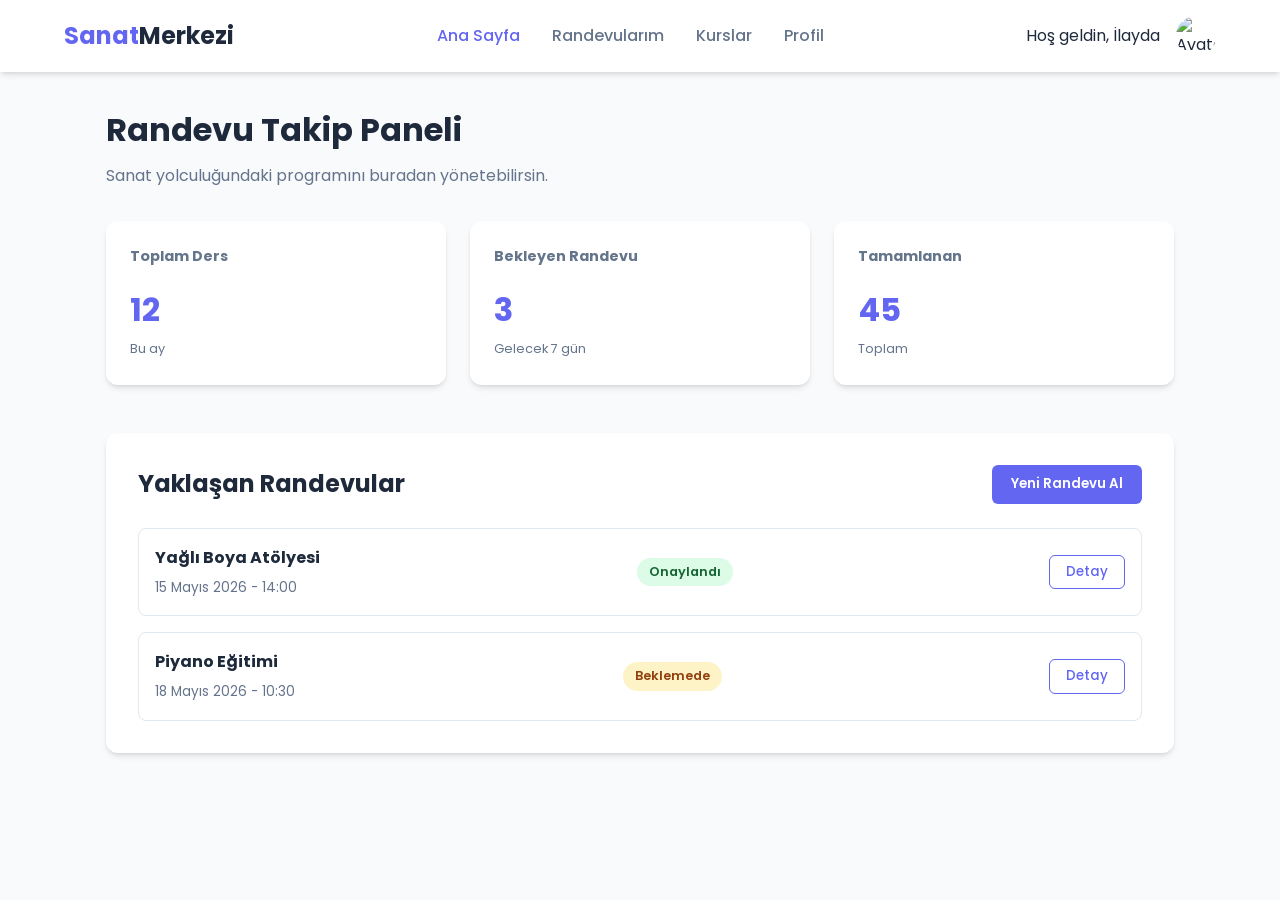
==== web-app/index.html @ f069223c "Initial commit: Sanat Merkezi Otomasyonu Prototipleri" ====
<!DOCTYPE html>
<html lang="tr">
<head>
    <meta charset="UTF-8">
    <meta name="viewport" content="width=device-width, initial-scale=1.0">
    <title>Sanat Merkezi - Randevu Takip Otomasyonu</title>
    <link rel="stylesheet" href="style.css">
    <link href="https://fonts.googleapis.com/css2?family=Poppins:wght@300;400;600&display=swap" rel="stylesheet">
</head>
<body>
    <nav class="navbar">
        <div class="logo">Sanat<span>Merkezi</span></div>
        <ul class="nav-links">
            <li><a href="#" class="active">Ana Sayfa</a></li>
            <li><a href="#">Randevularım</a></li>
            <li><a href="#">Kurslar</a></li>
            <li><a href="#">Profil</a></li>
        </ul>
        <div class="user-info">
            <span>Hoş geldin, İlayda</span>
            <img src="https://via.placeholder.com/40" alt="Avatar" class="avatar">
        </div>
    </nav>

    <main class="container">
        <header class="dashboard-header">
            <h1>Randevu Takip Paneli</h1>
            <p>Sanat yolculuğundaki programını buradan yönetebilirsin.</p>
        </header>

        <section class="stats-grid">
            <div class="stat-card">
                <h3>Toplam Ders</h3>
                <p class="stat-value">12</p>
                <span class="stat-desc">Bu ay</span>
            </div>
            <div class="stat-card">
                <h3>Bekleyen Randevu</h3>
                <p class="stat-value">3</p>
                <span class="stat-desc">Gelecek 7 gün</span>
            </div>
            <div class="stat-card">
                <h3>Tamamlanan</h3>
                <p class="stat-value">45</p>
                <span class="stat-desc">Toplam</span>
            </div>
        </section>

        <section class="appointment-section">
            <div class="section-header">
                <h2>Yaklaşan Randevular</h2>
                <button class="btn-primary" id="newAppointment">Yeni Randevu Al</button>
            </div>
            <div class="appointment-list">
                <div class="appointment-item">
                    <div class="app-info">
                        <h4>Yağlı Boya Atölyesi</h4>
                        <span>15 Mayıs 2026 - 14:00</span>
                    </div>
                    <div class="app-status confirmed">Onaylandı</div>
                    <button class="btn-outline">Detay</button>
                </div>
                <div class="appointment-item">
                    <div class="app-info">
                        <h4>Piyano Eğitimi</h4>
                        <span>18 Mayıs 2026 - 10:30</span>
                    </div>
                    <div class="app-status pending">Beklemede</div>
                    <button class="btn-outline">Detay</button>
                </div>
            </div>
        </section>
    </main>

    <div id="modal" class="modal">
        <div class="modal-content">
            <span class="close">&times;</span>
            <h2>Yeni Randevu Oluştur</h2>
            <form id="appointmentForm">
                <div class="form-group">
                    <label>Sanat Dalı</label>
                    <select>
                        <option>Resim</option>
                        <option>Müzik</option>
                        <option>Heykel</option>
                        <option>Tiyatro</option>
                    </select>
                </div>
                <div class="form-group">
                    <label>Eğitmen</label>
                    <select>
                        <option>Ahmet Yılmaz</option>
                        <option>Ayşe Demir</option>
                    </select>
                </div>
                <div class="form-group">
                    <label>Tarih ve Saat</label>
                    <input type="datetime-local">
                </div>
                <button type="submit" class="btn-primary">Kaydet</button>
            </form>
        </div>
    </div>

    <script src="script.js"></script>
</body>
</html>
---- web-app/style.css ----
:root {
    --primary: #6366f1;
    --primary-hover: #4f46e5;
    --bg: #f8fafc;
    --card-bg: #ffffff;
    --text-main: #1e293b;
    --text-muted: #64748b;
    --success: #22c55e;
    --warning: #f59e0b;
    --shadow: 0 4px 6px -1px rgb(0 0 0 / 0.1), 0 2px 4px -2px rgb(0 0 0 / 0.1);
}

* {
    margin: 0;
    padding: 0;
    box-sizing: border-box;
    font-family: 'Poppins', sans-serif;
}

body {
    background-color: var(--bg);
    color: var(--text-main);
    line-height: 1.6;
}

.navbar {
    background: var(--card-bg);
    padding: 1rem 5%;
    display: flex;
    justify-content: space-between;
    align-items: center;
    box-shadow: var(--shadow);
    position: sticky;
    top: 0;
    z-index: 100;
}

.logo {
    font-size: 1.5rem;
    font-weight: 700;
    color: var(--primary);
}

.logo span {
    color: var(--text-main);
}

.nav-links {
    display: flex;
    list-style: none;
    gap: 2rem;
}

.nav-links a {
    text-decoration: none;
    color: var(--text-muted);
    font-weight: 500;
    transition: color 0.3s;
}

.nav-links a.active, .nav-links a:hover {
    color: var(--primary);
}

.user-info {
    display: flex;
    align-items: center;
    gap: 1rem;
}

.avatar {
    border-radius: 50%;
    width: 40px;
    height: 40px;
    object-fit: cover;
}

.container {
    max-width: 1100px;
    margin: 2rem auto;
    padding: 0 1rem;
}

.dashboard-header {
    margin-bottom: 2rem;
}

.dashboard-header h1 {
    font-size: 2rem;
    margin-bottom: 0.5rem;
}

.dashboard-header p {
    color: var(--text-muted);
}

.stats-grid {
    display: grid;
    grid-template-columns: repeat(auto-fit, minmax(250px, 1fr));
    gap: 1.5rem;
    margin-bottom: 3rem;
}

.stat-card {
    background: var(--card-bg);
    padding: 1.5rem;
    border-radius: 12px;
    box-shadow: var(--shadow);
    transition: transform 0.3s;
}

.stat-card:hover {
    transform: translateY(-5px);
}

.stat-card h3 {
    font-size: 0.9rem;
    color: var(--text-muted);
    margin-bottom: 1rem;
}

.stat-value {
    font-size: 2rem;
    font-weight: 700;
    color: var(--primary);
}

.stat-desc {
    font-size: 0.8rem;
    color: var(--text-muted);
}

.appointment-section {
    background: var(--card-bg);
    padding: 2rem;
    border-radius: 12px;
    box-shadow: var(--shadow);
}

.section-header {
    display: flex;
    justify-content: space-between;
    align-items: center;
    margin-bottom: 1.5rem;
}

.appointment-list {
    display: flex;
    flex-direction: column;
    gap: 1rem;
}

.appointment-item {
    display: flex;
    justify-content: space-between;
    align-items: center;
    padding: 1rem;
    border: 1px solid #e2e8f0;
    border-radius: 8px;
    transition: background 0.3s;
}

.appointment-item:hover {
    background: #f1f5f9;
}

.app-info h4 {
    margin-bottom: 0.2rem;
}

.app-info span {
    font-size: 0.85rem;
    color: var(--text-muted);
}

.app-status {
    padding: 0.25rem 0.75rem;
    border-radius: 20px;
    font-size: 0.8rem;
    font-weight: 600;
}

.app-status.confirmed {
    background: #dcfce7;
    color: #166534;
}

.app-status.pending {
    background: #fef3c7;
    color: #92400e;
}

.btn-primary {
    background: var(--primary);
    color: white;
    border: none;
    padding: 0.6rem 1.2rem;
    border-radius: 6px;
    cursor: pointer;
    font-weight: 600;
    transition: background 0.3s;
}

.btn-primary:hover {
    background: var(--primary-hover);
}

.btn-outline {
    background: transparent;
    border: 1px solid var(--primary);
    color: var(--primary);
    padding: 0.4rem 1rem;
    border-radius: 6px;
    cursor: pointer;
    font-weight: 500;
    transition: all 0.3s;
}

.btn-outline:hover {
    background: var(--primary);
    color: white;
}

/* Modal */
.modal {
    display: none;
    position: fixed;
    z-index: 1000;
    left: 0;
    top: 0;
    width: 100%;
    height: 100%;
    background-color: rgba(0,0,0,0.5);
}

.modal-content {
    background-color: white;
    margin: 10% auto;
    padding: 2rem;
    border-radius: 12px;
    width: 400px;
    position: relative;
}

.close {
    position: absolute;
    right: 1.5rem;
    top: 1rem;
    font-size: 1.5rem;
    cursor: pointer;
}

.form-group {
    margin-bottom: 1rem;
}

.form-group label {
    display: block;
    margin-bottom: 0.5rem;
    font-weight: 500;
}

.form-group input, .form-group select {
    width: 100%;
    padding: 0.6rem;
    border: 1px solid #cbd5e1;
    border-radius: 6px;
}
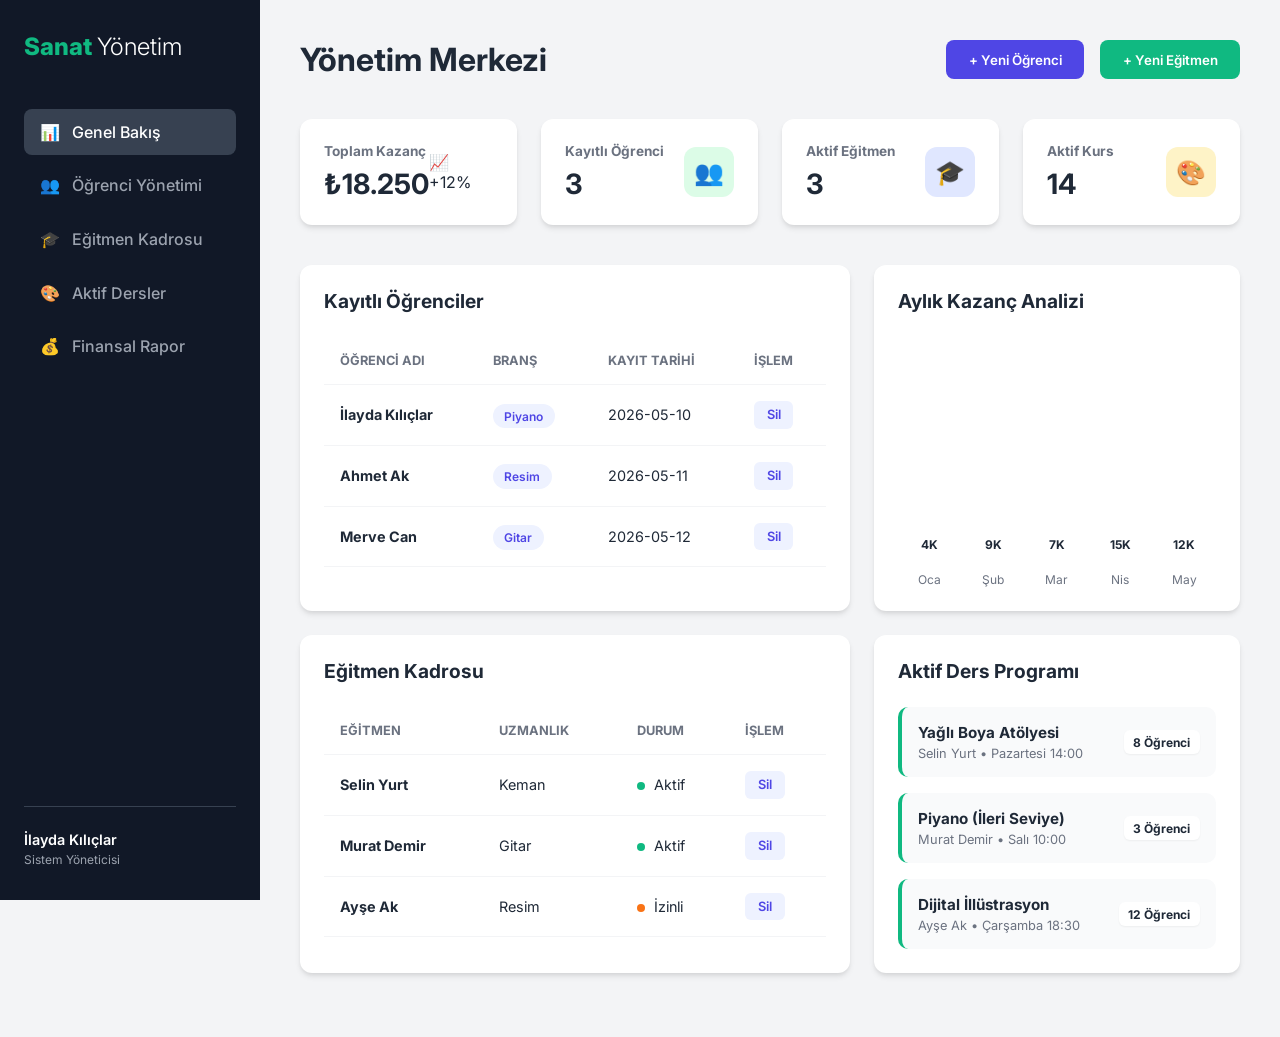
==== commit 544b01c9: "Admin Paneli Guncellemesi - Sunum Hazirlik" ====
--- a/web-app/index.html
+++ b/web-app/index.html
@@ -3,105 +3,198 @@
 <head>
     <meta charset="UTF-8">
     <meta name="viewport" content="width=device-width, initial-scale=1.0">
-    <title>Sanat Merkezi - Randevu Takip Otomasyonu</title>
+    <title>Sanat Merkezi | Yönetim Paneli</title>
     <link rel="stylesheet" href="style.css">
-    <link href="https://fonts.googleapis.com/css2?family=Poppins:wght@300;400;600&display=swap" rel="stylesheet">
+    <link href="https://fonts.googleapis.com/css2?family=Inter:wght@300;400;500;600;700&display=swap" rel="stylesheet">
 </head>
-<body>
-    <nav class="navbar">
-        <div class="logo">Sanat<span>Merkezi</span></div>
-        <ul class="nav-links">
-            <li><a href="#" class="active">Ana Sayfa</a></li>
-            <li><a href="#">Randevularım</a></li>
-            <li><a href="#">Kurslar</a></li>
-            <li><a href="#">Profil</a></li>
-        </ul>
-        <div class="user-info">
-            <span>Hoş geldin, İlayda</span>
-            <img src="https://via.placeholder.com/40" alt="Avatar" class="avatar">
-        </div>
-    </nav>
-
-    <main class="container">
-        <header class="dashboard-header">
-            <h1>Randevu Takip Paneli</h1>
-            <p>Sanat yolculuğundaki programını buradan yönetebilirsin.</p>
-        </header>
-
-        <section class="stats-grid">
-            <div class="stat-card">
-                <h3>Toplam Ders</h3>
-                <p class="stat-value">12</p>
-                <span class="stat-desc">Bu ay</span>
-            </div>
-            <div class="stat-card">
-                <h3>Bekleyen Randevu</h3>
-                <p class="stat-value">3</p>
-                <span class="stat-desc">Gelecek 7 gün</span>
-            </div>
-            <div class="stat-card">
-                <h3>Tamamlanan</h3>
-                <p class="stat-value">45</p>
-                <span class="stat-desc">Toplam</span>
-            </div>
-        </section>
-
-        <section class="appointment-section">
-            <div class="section-header">
-                <h2>Yaklaşan Randevular</h2>
-                <button class="btn-primary" id="newAppointment">Yeni Randevu Al</button>
-            </div>
-            <div class="appointment-list">
-                <div class="appointment-item">
-                    <div class="app-info">
-                        <h4>Yağlı Boya Atölyesi</h4>
-                        <span>15 Mayıs 2026 - 14:00</span>
-                    </div>
-                    <div class="app-status confirmed">Onaylandı</div>
-                    <button class="btn-outline">Detay</button>
-                </div>
-                <div class="appointment-item">
-                    <div class="app-info">
-                        <h4>Piyano Eğitimi</h4>
-                        <span>18 Mayıs 2026 - 10:30</span>
-                    </div>
-                    <div class="app-status pending">Beklemede</div>
-                    <button class="btn-outline">Detay</button>
-                </div>
-            </div>
-        </section>
-    </main>
-
-    <div id="modal" class="modal">
+<body class="admin-body">
+    <div class="app-wrapper">
+        <!-- Sol Menü -->
+        <aside class="sidebar">
+            <div class="sidebar-brand">
+                <div class="logo">Sanat<span>Yönetim</span></div>
+            </div>
+            <nav class="sidebar-nav">
+                <a href="#stats" class="active"><span class="icon">📊</span> Genel Bakış</a>
+                <a href="#students"><span class="icon">👥</span> Öğrenci Yönetimi</a>
+                <a href="#teachers"><span class="icon">🎓</span> Eğitmen Kadrosu</a>
+                <a href="#courses"><span class="icon">🎨</span> Aktif Dersler</a>
+                <a href="#earnings"><span class="icon">💰</span> Finansal Rapor</a>
+            </nav>
+            <div class="sidebar-footer">
+                <p>İlayda Kılıçlar</p>
+                <span>Sistem Yöneticisi</span>
+            </div>
+        </aside>
+
+        <!-- Ana İçerik -->
+        <main class="main-content">
+            <header class="top-header">
+                <h1>Yönetim Merkezi</h1>
+                <div class="header-actions">
+                    <button class="btn-primary" onclick="showModal('userModal')">+ Yeni Öğrenci</button>
+                    <button class="btn-secondary" onclick="showModal('teacherModal')">+ Yeni Eğitmen</button>
+                </div>
+            </header>
+
+            <!-- İstatistik Kartları -->
+            <section class="stats-grid" id="stats">
+                <div class="stat-card">
+                    <div class="stat-info">
+                        <h3>Toplam Kazanç</h3>
+                        <p class="value" id="total-earnings">₺18.250</p>
+                    </div>
+                    <div class="stat-chart-mini">📈 +12%</div>
+                </div>
+                <div class="stat-card">
+                    <div class="stat-info">
+                        <h3>Kayıtlı Öğrenci</h3>
+                        <p class="value" id="student-count">0</p>
+                    </div>
+                    <div class="stat-icon student-bg">👥</div>
+                </div>
+                <div class="stat-card">
+                    <div class="stat-info">
+                        <h3>Aktif Eğitmen</h3>
+                        <p class="value" id="teacher-count">0</p>
+                    </div>
+                    <div class="stat-icon teacher-bg">🎓</div>
+                </div>
+                <div class="stat-card">
+                    <div class="stat-info">
+                        <h3>Aktif Kurs</h3>
+                        <p class="value">14</p>
+                    </div>
+                    <div class="stat-icon course-bg">🎨</div>
+                </div>
+            </section>
+
+            <div class="dashboard-grid">
+                <!-- Öğrenci Listesi -->
+                <section class="panel-card" id="students">
+                    <div class="panel-header">
+                        <h2>Kayıtlı Öğrenciler</h2>
+                    </div>
+                    <div class="table-container">
+                        <table class="admin-table">
+                            <thead>
+                                <tr>
+                                    <th>Öğrenci Adı</th>
+                                    <th>Branş</th>
+                                    <th>Kayıt Tarihi</th>
+                                    <th>İşlem</th>
+                                </tr>
+                            </thead>
+                            <tbody id="student-table-body">
+                                <!-- Dinamik -->
+                            </tbody>
+                        </table>
+                    </div>
+                </section>
+
+                <!-- Kazanç Grafiği -->
+                <section class="panel-card" id="earnings">
+                    <div class="panel-header">
+                        <h2>Aylık Kazanç Analizi</h2>
+                    </div>
+                    <div class="chart-wrapper">
+                        <div class="bar-chart">
+                            <div class="bar-col"><div class="bar" style="height: 40%"><span>4K</span></div><label>Oca</label></div>
+                            <div class="bar-col"><div class="bar" style="height: 60%"><span>9K</span></div><label>Şub</label></div>
+                            <div class="bar-col"><div class="bar" style="height: 50%"><span>7K</span></div><label>Mar</label></div>
+                            <div class="bar-col"><div class="bar" style="height: 85%"><span>15K</span></div><label>Nis</label></div>
+                            <div class="bar-col"><div class="bar" style="height: 75%"><span>12K</span></div><label>May</label></div>
+                        </div>
+                    </div>
+                </section>
+            </div>
+
+            <div class="dashboard-grid second-row">
+                <!-- Eğitmen Listesi -->
+                <section class="panel-card" id="teachers">
+                    <div class="panel-header">
+                        <h2>Eğitmen Kadrosu</h2>
+                    </div>
+                    <div class="table-container">
+                        <table class="admin-table">
+                            <thead>
+                                <tr>
+                                    <th>Eğitmen</th>
+                                    <th>Uzmanlık</th>
+                                    <th>Durum</th>
+                                    <th>İşlem</th>
+                                </tr>
+                            </thead>
+                            <tbody id="teacher-table-body">
+                                <!-- Dinamik -->
+                            </tbody>
+                        </table>
+                    </div>
+                </section>
+
+                <!-- Aktif Dersler -->
+                <section class="panel-card" id="courses">
+                    <div class="panel-header">
+                        <h2>Aktif Ders Programı</h2>
+                    </div>
+                    <div class="course-list" id="course-list-body">
+                        <div class="course-item">
+                            <div class="c-info">
+                                <h4>Yağlı Boya Atölyesi</h4>
+                                <p>Selin Yurt • Pazartesi 14:00</p>
+                            </div>
+                            <span class="c-badge">8 Öğrenci</span>
+                        </div>
+                        <div class="course-item">
+                            <div class="c-info">
+                                <h4>Piyano (İleri Seviye)</h4>
+                                <p>Murat Demir • Salı 10:00</p>
+                            </div>
+                            <span class="c-badge">3 Öğrenci</span>
+                        </div>
+                        <div class="course-item">
+                            <div class="c-info">
+                                <h4>Dijital İllüstrasyon</h4>
+                                <p>Ayşe Ak • Çarşamba 18:30</p>
+                            </div>
+                            <span class="c-badge">12 Öğrenci</span>
+                        </div>
+                    </div>
+                </section>
+            </div>
+        </main>
+    </div>
+
+    <!-- MODALLAR -->
+    <div id="userModal" class="modal">
         <div class="modal-content">
-            <span class="close">&times;</span>
-            <h2>Yeni Randevu Oluştur</h2>
-            <form id="appointmentForm">
-                <div class="form-group">
-                    <label>Sanat Dalı</label>
-                    <select>
-                        <option>Resim</option>
-                        <option>Müzik</option>
-                        <option>Heykel</option>
-                        <option>Tiyatro</option>
-                    </select>
-                </div>
-                <div class="form-group">
-                    <label>Eğitmen</label>
-                    <select>
-                        <option>Ahmet Yılmaz</option>
-                        <option>Ayşe Demir</option>
-                    </select>
-                </div>
-                <div class="form-group">
-                    <label>Tarih ve Saat</label>
-                    <input type="datetime-local">
-                </div>
-                <button type="submit" class="btn-primary">Kaydet</button>
+            <span class="close" onclick="closeModal('userModal')">&times;</span>
+            <h3>Yeni Öğrenci Kaydı</h3>
+            <form id="studentForm">
+                <input type="text" id="sName" placeholder="Öğrenci Ad Soyad" required>
+                <select id="sBranch">
+                    <option>Resim</option>
+                    <option>Piyano</option>
+                    <option>Gitar</option>
+                    <option>Keman</option>
+                </select>
+                <button type="submit" class="btn-primary">Kaydı Tamamla</button>
             </form>
         </div>
     </div>
 
+    <div id="teacherModal" class="modal">
+        <div class="modal-content">
+            <span class="close" onclick="closeModal('teacherModal')">&times;</span>
+            <h3>Yeni Eğitmen Ekle</h3>
+            <form id="teacherForm">
+                <input type="text" id="tName" placeholder="Eğitmen Ad Soyad" required>
+                <input type="text" id="tExpert" placeholder="Uzmanlık Alanı" required>
+                <button type="submit" class="btn-primary">Eğitmeni Kaydet</button>
+            </form>
+        </div>
+    </div>
+
     <script src="script.js"></script>
 </body>
 </html>
--- a/web-app/style.css
+++ b/web-app/style.css
@@ -1,268 +1,94 @@
 :root {
-    --primary: #6366f1;
-    --primary-hover: #4f46e5;
-    --bg: #f8fafc;
-    --card-bg: #ffffff;
-    --text-main: #1e293b;
-    --text-muted: #64748b;
-    --success: #22c55e;
-    --warning: #f59e0b;
-    --shadow: 0 4px 6px -1px rgb(0 0 0 / 0.1), 0 2px 4px -2px rgb(0 0 0 / 0.1);
+    --primary: #4f46e5;
+    --primary-light: #eef2ff;
+    --secondary: #10b981;
+    --danger: #ef4444;
+    --bg-main: #f3f4f6;
+    --sidebar-bg: #111827;
+    --text-dark: #1f2937;
+    --text-gray: #6b7280;
+    --shadow: 0 4px 6px -1px rgba(0, 0, 0, 0.1), 0 2px 4px -1px rgba(0, 0, 0, 0.06);
 }
 
-* {
-    margin: 0;
-    padding: 0;
-    box-sizing: border-box;
-    font-family: 'Poppins', sans-serif;
+* { margin: 0; padding: 0; box-sizing: border-box; font-family: 'Inter', sans-serif; }
+
+body { background: var(--bg-main); color: var(--text-dark); overflow-x: hidden; }
+
+.app-wrapper { display: flex; min-height: 100vh; }
+
+/* Sidebar */
+.sidebar { width: 260px; background: var(--sidebar-bg); color: white; display: flex; flex-direction: column; position: fixed; height: 100vh; padding: 2rem 1.5rem; }
+.sidebar-brand { margin-bottom: 3rem; }
+.logo { font-size: 1.5rem; font-weight: 800; color: var(--secondary); }
+.logo span { color: white; margin-left: 5px; font-weight: 300; }
+.sidebar-nav { flex: 1; }
+.sidebar-nav a { display: flex; align-items: center; gap: 12px; color: #9ca3af; text-decoration: none; padding: 0.8rem 1rem; border-radius: 8px; margin-bottom: 0.5rem; transition: 0.3s; font-weight: 500; }
+.sidebar-nav a:hover, .sidebar-nav a.active { background: #374151; color: white; }
+.sidebar-footer { border-top: 1px solid #374151; padding-top: 1.5rem; }
+.sidebar-footer p { font-weight: 600; font-size: 0.9rem; }
+.sidebar-footer span { font-size: 0.75rem; color: #9ca3af; }
+
+/* Main Content */
+.main-content { flex: 1; margin-left: 260px; padding: 2.5rem; }
+.top-header { display: flex; justify-content: space-between; align-items: center; margin-bottom: 2.5rem; }
+.header-actions { display: flex; gap: 1rem; }
+
+/* Buttons */
+.btn-primary { background: var(--primary); color: white; border: none; padding: 0.7rem 1.4rem; border-radius: 8px; cursor: pointer; font-weight: 600; transition: 0.3s; }
+.btn-secondary { background: var(--secondary); color: white; border: none; padding: 0.7rem 1.4rem; border-radius: 8px; cursor: pointer; font-weight: 600; transition: 0.3s; }
+.btn-primary:hover, .btn-secondary:hover { transform: translateY(-2px); opacity: 0.9; }
+.btn-delete { background: var(--primary-light); color: var(--primary); border: none; padding: 0.4rem 0.8rem; border-radius: 6px; cursor: pointer; font-size: 0.8rem; font-weight: 600; }
+
+/* Stats */
+.stats-grid { display: grid; grid-template-columns: repeat(4, 1fr); gap: 1.5rem; margin-bottom: 2.5rem; }
+.stat-card { background: white; padding: 1.5rem; border-radius: 12px; box-shadow: var(--shadow); display: flex; justify-content: space-between; align-items: center; }
+.stat-info h3 { font-size: 0.85rem; color: var(--text-gray); margin-bottom: 0.5rem; }
+.stat-info .value { font-size: 1.75rem; font-weight: 700; }
+.stat-icon { width: 50px; height: 50px; border-radius: 12px; display: flex; align-items: center; justify-content: center; font-size: 1.5rem; }
+.student-bg { background: #dcfce7; }
+.teacher-bg { background: #e0e7ff; }
+.course-bg { background: #fef3c7; }
+
+/* Dashboard Grid */
+.dashboard-grid { display: grid; grid-template-columns: 1.5fr 1fr; gap: 1.5rem; margin-bottom: 1.5rem; }
+.panel-card { background: white; padding: 1.5rem; border-radius: 12px; box-shadow: var(--shadow); }
+.panel-header { margin-bottom: 1.5rem; }
+.panel-header h2 { font-size: 1.2rem; font-weight: 700; }
+
+/* Tables */
+.table-container { overflow-x: auto; }
+.admin-table { width: 100%; border-collapse: collapse; }
+.admin-table th { text-align: left; padding: 1rem; color: var(--text-gray); font-size: 0.8rem; text-transform: uppercase; border-bottom: 1px solid #f3f4f6; }
+.admin-table td { padding: 1rem; border-bottom: 1px solid #f3f4f6; font-size: 0.9rem; }
+.branch-tag { background: var(--primary-light); color: var(--primary); padding: 0.3rem 0.7rem; border-radius: 20px; font-size: 0.75rem; font-weight: 600; }
+.status-dot { width: 8px; height: 8px; border-radius: 50%; display: inline-block; margin-right: 5px; }
+.dot-green { background: var(--secondary); }
+.dot-red { background: #f97316; }
+
+/* Chart Area */
+.chart-wrapper { height: 250px; display: flex; align-items: flex-end; padding-top: 2rem; }
+.bar-chart { display: flex; width: 100%; height: 100%; justify-content: space-around; align-items: flex-end; }
+.bar-col { display: flex; flex-direction: column; align-items: center; flex: 1; }
+.bar { width: 40px; background: var(--primary); border-radius: 6px 6px 0 0; position: relative; transition: 0.5s ease-out; }
+.bar span { position: absolute; top: -25px; left: 50%; transform: translateX(-50%); font-size: 0.75rem; font-weight: 700; }
+.bar-col label { margin-top: 10px; font-size: 0.75rem; color: var(--text-gray); }
+
+/* Courses */
+.course-list { display: flex; flex-direction: column; gap: 1rem; }
+.course-item { display: flex; justify-content: space-between; align-items: center; padding: 1rem; background: #f9fafb; border-radius: 10px; border-left: 4px solid var(--secondary); }
+.course-item h4 { font-size: 0.95rem; margin-bottom: 4px; }
+.course-item p { font-size: 0.8rem; color: var(--text-gray); }
+.c-badge { background: white; padding: 0.3rem 0.6rem; border-radius: 6px; font-size: 0.75rem; font-weight: 700; box-shadow: 0 1px 2px rgba(0,0,0,0.05); }
+
+/* Modals */
+.modal { position: fixed; top: 0; left: 0; width: 100%; height: 100%; background: rgba(0,0,0,0.5); z-index: 1000; display: none; justify-content: center; align-items: center; }
+.modal-content { background: white; padding: 2.5rem; border-radius: 16px; width: 450px; position: relative; }
+.modal-content h3 { margin-bottom: 1.5rem; font-size: 1.4rem; }
+.close { position: absolute; top: 1rem; right: 1rem; font-size: 1.5rem; cursor: pointer; }
+form input, form select { width: 100%; padding: 0.8rem; margin-bottom: 1rem; border: 1px solid #e5e7eb; border-radius: 8px; outline: none; }
+form input:focus { border-color: var(--primary); }
+
+@media (max-width: 1200px) {
+    .stats-grid { grid-template-columns: repeat(2, 1fr); }
+    .dashboard-grid { grid-template-columns: 1fr; }
 }
-
-body {
-    background-color: var(--bg);
-    color: var(--text-main);
-    line-height: 1.6;
-}
-
-.navbar {
-    background: var(--card-bg);
-    padding: 1rem 5%;
-    display: flex;
-    justify-content: space-between;
-    align-items: center;
-    box-shadow: var(--shadow);
-    position: sticky;
-    top: 0;
-    z-index: 100;
-}
-
-.logo {
-    font-size: 1.5rem;
-    font-weight: 700;
-    color: var(--primary);
-}
-
-.logo span {
-    color: var(--text-main);
-}
-
-.nav-links {
-    display: flex;
-    list-style: none;
-    gap: 2rem;
-}
-
-.nav-links a {
-    text-decoration: none;
-    color: var(--text-muted);
-    font-weight: 500;
-    transition: color 0.3s;
-}
-
-.nav-links a.active, .nav-links a:hover {
-    color: var(--primary);
-}
-
-.user-info {
-    display: flex;
-    align-items: center;
-    gap: 1rem;
-}
-
-.avatar {
-    border-radius: 50%;
-    width: 40px;
-    height: 40px;
-    object-fit: cover;
-}
-
-.container {
-    max-width: 1100px;
-    margin: 2rem auto;
-    padding: 0 1rem;
-}
-
-.dashboard-header {
-    margin-bottom: 2rem;
-}
-
-.dashboard-header h1 {
-    font-size: 2rem;
-    margin-bottom: 0.5rem;
-}
-
-.dashboard-header p {
-    color: var(--text-muted);
-}
-
-.stats-grid {
-    display: grid;
-    grid-template-columns: repeat(auto-fit, minmax(250px, 1fr));
-    gap: 1.5rem;
-    margin-bottom: 3rem;
-}
-
-.stat-card {
-    background: var(--card-bg);
-    padding: 1.5rem;
-    border-radius: 12px;
-    box-shadow: var(--shadow);
-    transition: transform 0.3s;
-}
-
-.stat-card:hover {
-    transform: translateY(-5px);
-}
-
-.stat-card h3 {
-    font-size: 0.9rem;
-    color: var(--text-muted);
-    margin-bottom: 1rem;
-}
-
-.stat-value {
-    font-size: 2rem;
-    font-weight: 700;
-    color: var(--primary);
-}
-
-.stat-desc {
-    font-size: 0.8rem;
-    color: var(--text-muted);
-}
-
-.appointment-section {
-    background: var(--card-bg);
-    padding: 2rem;
-    border-radius: 12px;
-    box-shadow: var(--shadow);
-}
-
-.section-header {
-    display: flex;
-    justify-content: space-between;
-    align-items: center;
-    margin-bottom: 1.5rem;
-}
-
-.appointment-list {
-    display: flex;
-    flex-direction: column;
-    gap: 1rem;
-}
-
-.appointment-item {
-    display: flex;
-    justify-content: space-between;
-    align-items: center;
-    padding: 1rem;
-    border: 1px solid #e2e8f0;
-    border-radius: 8px;
-    transition: background 0.3s;
-}
-
-.appointment-item:hover {
-    background: #f1f5f9;
-}
-
-.app-info h4 {
-    margin-bottom: 0.2rem;
-}
-
-.app-info span {
-    font-size: 0.85rem;
-    color: var(--text-muted);
-}
-
-.app-status {
-    padding: 0.25rem 0.75rem;
-    border-radius: 20px;
-    font-size: 0.8rem;
-    font-weight: 600;
-}
-
-.app-status.confirmed {
-    background: #dcfce7;
-    color: #166534;
-}
-
-.app-status.pending {
-    background: #fef3c7;
-    color: #92400e;
-}
-
-.btn-primary {
-    background: var(--primary);
-    color: white;
-    border: none;
-    padding: 0.6rem 1.2rem;
-    border-radius: 6px;
-    cursor: pointer;
-    font-weight: 600;
-    transition: background 0.3s;
-}
-
-.btn-primary:hover {
-    background: var(--primary-hover);
-}
-
-.btn-outline {
-    background: transparent;
-    border: 1px solid var(--primary);
-    color: var(--primary);
-    padding: 0.4rem 1rem;
-    border-radius: 6px;
-    cursor: pointer;
-    font-weight: 500;
-    transition: all 0.3s;
-}
-
-.btn-outline:hover {
-    background: var(--primary);
-    color: white;
-}
-
-/* Modal */
-.modal {
-    display: none;
-    position: fixed;
-    z-index: 1000;
-    left: 0;
-    top: 0;
-    width: 100%;
-    height: 100%;
-    background-color: rgba(0,0,0,0.5);
-}
-
-.modal-content {
-    background-color: white;
-    margin: 10% auto;
-    padding: 2rem;
-    border-radius: 12px;
-    width: 400px;
-    position: relative;
-}
-
-.close {
-    position: absolute;
-    right: 1.5rem;
-    top: 1rem;
-    font-size: 1.5rem;
-    cursor: pointer;
-}
-
-.form-group {
-    margin-bottom: 1rem;
-}
-
-.form-group label {
-    display: block;
-    margin-bottom: 0.5rem;
-    font-weight: 500;
-}
-
-.form-group input, .form-group select {
-    width: 100%;
-    padding: 0.6rem;
-    border: 1px solid #cbd5e1;
-    border-radius: 6px;
-}
